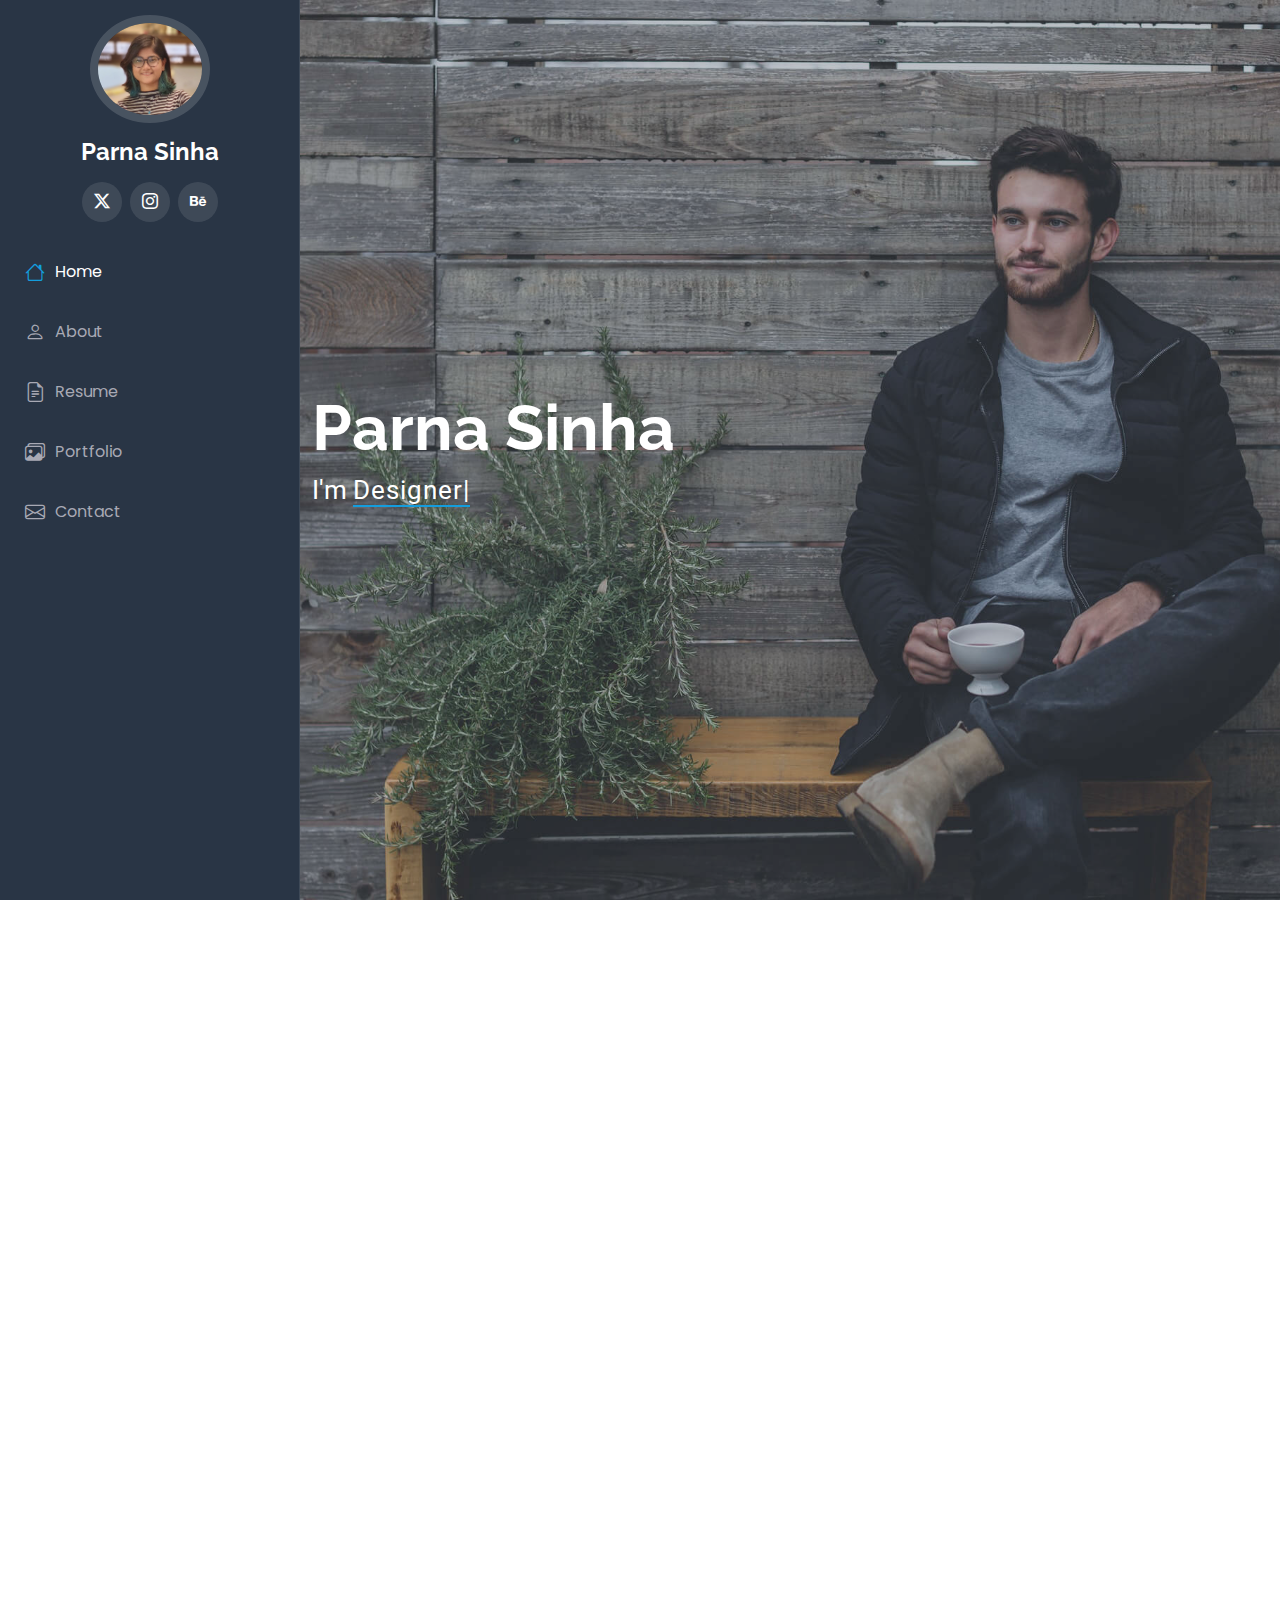
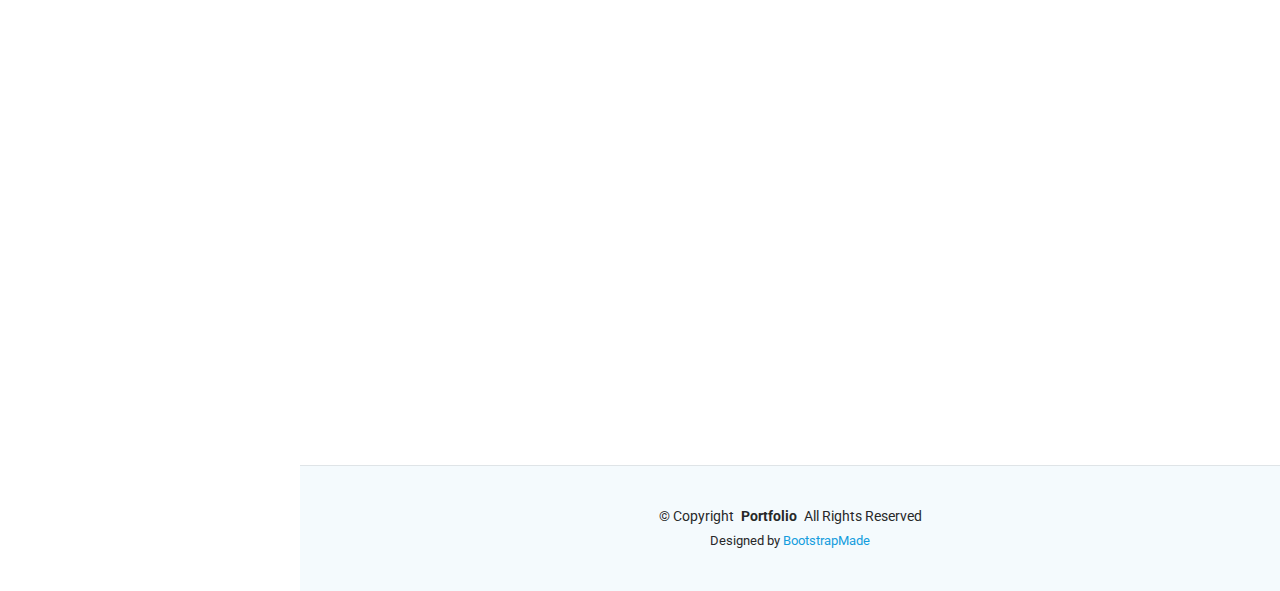
==== index.html @ fda39e39 "updated again" ====
<!DOCTYPE html>
<html lang="en">

<head>
  <meta charset="utf-8">
  <meta content="width=device-width, initial-scale=1.0" name="viewport">
  <title>Index - iPortfolio Bootstrap Template</title>
  <meta content="" name="description">
  <meta content="" name="keywords">

  <!-- Favicons -->
  <link href="assets/img/favicon.png" rel="icon">
  <link href="assets/img/apple-touch-icon.png" rel="apple-touch-icon">

  <!-- Fonts -->
  <link href="https://fonts.googleapis.com" rel="preconnect">
  <link href="https://fonts.gstatic.com" rel="preconnect" crossorigin>
  <link href="https://fonts.googleapis.com/css2?family=Roboto:ital,wght@0,100;0,300;0,400;0,500;0,700;0,900;1,100;1,300;1,400;1,500;1,700;1,900&family=Poppins:ital,wght@0,100;0,200;0,300;0,400;0,500;0,600;0,700;0,800;0,900;1,100;1,200;1,300;1,400;1,500;1,600;1,700;1,800;1,900&family=Raleway:ital,wght@0,100;0,200;0,300;0,400;0,500;0,600;0,700;0,800;0,900;1,100;1,200;1,300;1,400;1,500;1,600;1,700;1,800;1,900&display=swap" rel="stylesheet">

  <!-- Vendor CSS Files -->
  <link href="assets/vendor/bootstrap/css/bootstrap.min.css" rel="stylesheet">
  <link href="assets/vendor/bootstrap-icons/bootstrap-icons.css" rel="stylesheet">
  <link href="assets/vendor/aos/aos.css" rel="stylesheet">
  <link href="assets/vendor/glightbox/css/glightbox.min.css" rel="stylesheet">
  <link href="assets/vendor/swiper/swiper-bundle.min.css" rel="stylesheet">

  <!-- Main CSS File -->
  <link href="assets/css/main.css" rel="stylesheet">

  <!-- =======================================================
  * Template Name: iPortfolio
  * Template URL: https://bootstrapmade.com/iportfolio-bootstrap-portfolio-websites-template/
  * Updated: Jun 29 2024 with Bootstrap v5.3.3
  * Author: BootstrapMade.com
  * License: https://bootstrapmade.com/license/
  ======================================================== -->
</head>

<body class="index-page">

  <header id="header" class="header dark-background d-flex flex-column">
    <i class="header-toggle d-xl-none bi bi-list"></i>

    <div class="profile-img">
      <img src="ProfilePic.jpeg" alt="" class="img-fluid rounded-circle">
    </div>

    <a href="index.html" class="logo d-flex align-items-center justify-content-center">
      <!-- Uncomment the line below if you also wish to use an image logo -->
      <!-- <img src="assets/img/logo.png" alt=""> -->
      <h1 class="sitename">Parna Sinha</h1>
    </a>

    <div class="social-links text-center">
      <a href="#" class="twitter"><i class="bi bi-twitter-x"></i></a>
      <a href="#" class="instagram"><i class="bi bi-instagram"></i></a>
      <a href="#" class="behance"><i class="bi bi-behance"></i></a>
    </div>

    <nav id="navmenu" class="navmenu">
      <ul>
        <li><a href="#hero" class="active"><i class="bi bi-house navicon"></i>Home</a></li>
        <li><a href="#about"><i class="bi bi-person navicon"></i> About</a></li>
        <li><a href="#resume"><i class="bi bi-file-earmark-text navicon"></i> Resume</a></li>
        <li><a href="#portfolio"><i class="bi bi-images navicon"></i> Portfolio</a></li>
        <li><a href="#contact"><i class="bi bi-envelope navicon"></i> Contact</a></li>
      </ul>
    </nav>

  </header>

  <main class="main">

    <!-- Hero Section -->
    <section id="hero" class="hero section dark-background">

      <img src="assets/img/hero-bg.jpg" alt="" data-aos="fade-in" class="">

      <div class="container" data-aos="fade-up" data-aos-delay="100">
        <h2>Parna Sinha</h2>
        <p>I'm <span class="typed" data-typed-items="Designer, Illustrator, Writer, Freelancer">Designer</span><span class="typed-cursor typed-cursor--blink" aria-hidden="true"></span><span class="typed-cursor typed-cursor--blink" aria-hidden="true"></span></p>
      </div>

    </section><!-- /Hero Section -->

    <!-- About Section -->
    <section id="about" class="about section">

      <!-- Section Title -->
      <div class="container section-title" data-aos="fade-up">
        <h2>About</h2>
        <p>I am an enthusiastic second-year
          Communication Design student
          with a growing expertise in graphic
          design, branding, visual storytelling
          and illustration. I am adept at
          using industry-standard tools like
          Adobe Illustrator, InDesign, and
          Photoshop, with a keen interest in
          user-centered design. I am looking
          to apply my academic learnings
          and explore new design challenges
          in a professional setting.
          </p>
      </div><!-- End Section Title -->

      <div class="container" data-aos="fade-up" data-aos-delay="100">

        <div class="row gy-4 justify-content-center">
          <div class="col-lg-4">
            <img src="assets/img/my-profile-img.jpg" class="img-fluid" alt="">
          </div>
          <div class="col-lg-8 content">
            <h2>Designer &amp; Illustrator</h2>
            <p class="fst-italic py-3">
              From branding to illustrating to writing, I shall deliver what the client requires.
            </p>
            <div class="row">
              <div class="col-lg-6">
                <ul>
                  <li><i class="bi bi-chevron-right"></i> <strong>Birthday:</strong> <span>29 January 2005</span></li>
                  <li><i class="bi bi-chevron-right"></i> <strong>Age:</strong> <span>20</span></li>
                  <li><i class="bi bi-chevron-right"></i> <strong>Phone:</strong> <span>7982943999</span></li>
                  <li><i class="bi bi-chevron-right"></i> <strong>Freelance:</strong> <span>Available</span></li>
                  <li><i class="bi bi-chevron-right"></i> <strong>Website:</strong> <span>https://www.behance.net/ParnaSinha_Portfolio</span></li>
                 
                </ul>
              </div>
              <div class="col-lg-6">
                <ul>
                  <li><i class="bi bi-chevron-right"></i> <strong>Degree:</strong> <span>Bachelors</span></li>
                 <li><i class="bi bi-chevron-right"></i> <strong>City:</strong> <span>Karnavati University - UID</span></li>
                  <li><i class="bi bi-chevron-right"></i> <strong>Email:</strong> <span>email@example.com</span></li>
                 
                </ul>
              </div>
            
    </section><!-- /About Section -->

    <!-- Stats Section -->
    <section id="stats" class="stats section">

      <div class="container" data-aos="fade-up" data-aos-delay="100">

        <div class="row gy-4">

          <div class="col-lg-6">
            <div class="stats-item">
              <i class="bi bi-emoji-smile"></i>
              <span data-purecounter-start="0" data-purecounter-end="5" data-purecounter-duration="1" class="purecounter"></span>
              <p><strong>Clients</strong> <span>People who left happy</span></p>
            </div>
          </div><!-- End Stats Item -->

          <div class="col-lg-6">
            <div class="stats-item">
              <i class="bi bi-journal-richtext"></i>
              <span data-purecounter-start="0" data-purecounter-end="30" data-purecounter-duration="1" class="purecounter"></span>
              <p><strong>Projects</strong> <span>Personal, Commissioned and Public</span></p>
            </div>
          </div><!-- End Stats Item --

        </div>

      </div>

    </section><!-- /Stats Section -->

    <!-- Skills Section -->
    <section id="skills" class="skills section dark-background">

      <!-- Section Title -->
      <div class="container section-title" data-aos="fade-right">
        <h2>Skills</h2>
        <p>The skills I've honed for the past 2 years.</p>
      </div><!-- End Section Title -->

      <div class="container" data-aos="fade-right" data-aos-delay="100">

        <div class="row skills-content skills-animation">

          <div class="col-lg-6">

            <div class="progress">
              <span class="skill"><span>Adobe Illustrator</span> <i class="val">85%</i></span>
              <div class="progress-bar-wrap">
                <div class="progress-bar" role="progressbar" aria-valuenow="85" aria-valuemin="0" aria-valuemax="100"></div>
              </div>
            </div><!-- End Skills Item -->

            <div class="progress">
              <span class="skill"><span>Adobe InDesign</span> <i class="val">90%</i></span>
              <div class="progress-bar-wrap">
                <div class="progress-bar" role="progressbar" aria-valuenow="90" aria-valuemin="0" aria-valuemax="100"></div>
              </div>
            </div><!-- End Skills Item -->

            <div class="progress">
              <span class="skill"><span>Photoshop</span> <i class="val">60%</i></span>
              <div class="progress-bar-wrap">
                <div class="progress-bar" role="progressbar" aria-valuenow="60" aria-valuemin="0" aria-valuemax="100"></div>
              </div>
            </div><!-- End Skills Item -->

          </div>

          <div class="col-lg-6">

            <div class="progress">
              <span class="skill"><span>After Effect</span> <i class="val">50%</i></span>
              <div class="progress-bar-wrap">
                <div class="progress-bar" role="progressbar" aria-valuenow="50" aria-valuemin="0" aria-valuemax="100"></div>
              </div>
            </div><!-- End Skills Item -->

            <div class="progress">
              <span class="skill"><span>Canva</span> <i class="val">80%</i></span>
              <div class="progress-bar-wrap">
                <div class="progress-bar" role="progressbar" aria-valuenow="80" aria-valuemin="0" aria-valuemax="100"></div>
              </div>
            </div><!-- End Skills Item -->

            <div class="progress">
              <span class="skill"><span>Writing</span> <i class="val">100%</i></span>
              <div class="progress-bar-wrap">
                <div class="progress-bar" role="progressbar" aria-valuenow="100" aria-valuemin="0" aria-valuemax="100"></div>
              </div>
            </div><!-- End Skills Item -->

          </div>

        </div>

      </div>

    </section><!-- /Skills Section -->

    <!-- Resume Section -->
    <section id="resume" class="resume section">

      <!-- Section Title -->
      <div class="container section-title" data-aos="fade-up">
        <h2>Resume</h2>
        <p>A brief overview of my degrees, projects and accomplishments. I'm an innovative and deadline-driven Graphic Designer, eager to gain experience in the field.</p>
      </div><!-- End Section Title -->

      <div class="container">

        <div class="row">

          <div class="col-lg-12" data-aos="fade-up" data-aos-delay="100">

            <div class="resume-item pb-0">
            <h3 class="resume-title">Education</h3>
            <div class="resume-item">
              <h4>LOTUS VALLEY INTERNATIONAL SCHOOL</h4>
              <h5>Grade XII - 2022-23</h5>
              <p><em>CBSE (Science): 85.6%</em></p>
              <h5>Grade X - 2020-21</h5>
              <p><em>CBSE: 94.2%</em></p>
            </div><!-- Edn Resume Item -->

            <div class="resume-item">
              <h4>Bachelors in Design</h4>
              <h5>2023-2027</h5>
              <p><em>Karnavati University - United World Institute of Design</em></p>
              <p>Gandhinagar, Gujrat</p>
             <ul>
              <li>Semester 1 - 6.06 (First Class)</li>
              <li>Semester 2 - 7.92 (First Classwith Distinction)</li>
              <li>Semester 3 - 85.22% (First Class with Distinction)</li>
             </ul>
            </div><!-- Edn Resume Item -->

          </div>

          <div class="col-lg-12" data-aos="fade-up" data-aos-delay="200">
            <h3 class="resume-title">Experience</h3>
            <div class="resume-item">
              <h4>DESIGN EDITOR (SEPT’24 - NOV’24)</h4>
              <h5>Prantic Cultural Society</h5>
              <p>I collaborated with Prantic to design and edit their annual
                magazine using InDesign and Illustrator, handling sponsor ad
                placements and enhancing my skills in layout, typography,
                and visual composition.
                </p>
            </div><!-- Edn Resume Item -->

            <div class="resume-item">
              <h4>WRITING AND EDITING (FEB’24 & SEPT’24)</h4>
              <h5>Magazine & Book Binding</h5>
             <p>In our college trip, we explored Bandhani, creating an
              educational video and magazine, which enhanced my
              documentation and multimedia skills. For my elective, I wrote,
              edited, printed, and hand-bound a short story, deepening my
              understanding of the digital-to-print process.
              </p>
            
            </div><!-- Edn Resume Item -->

            <div class="resume-item">
              <h4>SCRIPT WRITER (AUG’24)</h4>
              <h5>Theatre Elective</h5>
             <p>For the final project, I managed actors, wrote the script,
              handled lighting, and directed, improving my writing,
              management, and communication skills.
              </p>
            
            </div><!-- Edn Resume Item -->

            <div class="resume-item">
              <h4>CODING</h4>
              <h5>Arudino IDE & VS Code</h5>
          <ul>
            <li>Prototyping an alarm and track system - SAFE SHIFT, for
              underground mines that works on a local network, to
              prioritize worker safety, using WROOM ESP-32 and Arudino IDE.</li>
              <li> Learning HTML, CSS and Java Script to write code for websites with the help of AI assistance and Bootstraps.</li>
          </ul>
            
            </div><!-- Edn Resume Item -->


          </div>

        </div>

      </div>

    </section><!-- /Resume Section -->

    <!-- Portfolio Section -->
    <section id="portfolio" class="portfolio section dark-background">

      <!-- Section Title -->
      <div class="container section-title" data-aos="fade-up">
        <h2>Portfolio</h2>
        <p>Some of the projects I've worked on over the years.</p>
      </div><!-- End Section Title -->

      <div class="container">

        <div class="isotope-layout" data-default-filter="*" data-layout="masonry" data-sort="original-order">

          <ul class="portfolio-filters isotope-filters" data-aos="fade-up" data-aos-delay="100">
            <li data-filter="*" class="filter-active">All</li>
            <li data-filter=".filter-product">Illustration</li>
            <li data-filter=".filter-branding">Branding</li>
            <li data-filter=".filter-books">Books</li>
          </ul><!-- End Portfolio Filters -->

          <div class="row gy-4 isotope-container" data-aos="fade-up" data-aos-delay="200">

            

            <div class="col-lg-4 col-md-6 portfolio-item isotope-item filter-product">
              <div class="portfolio-content h-100">
                <img src="assets/img/portfolio/product-1.jpg" class="img-fluid" alt="">
                <div class="portfolio-info">
                  <h4>Product 1</h4>
                  <p>Lorem ipsum, dolor sit amet consectetur</p>
                  <a href="assets/img/portfolio/product-1.jpg" title="Product 1" data-gallery="portfolio-gallery-product" class="glightbox preview-link"><i class="bi bi-zoom-in"></i></a>
                  <a href="portfolio-details.html" title="More Details" class="details-link"><i class="bi bi-link-45deg"></i></a>
                </div>
              </div>
            </div><!-- End Portfolio Item -->

            <div class="col-lg-4 col-md-6 portfolio-item isotope-item filter-branding">
              <div class="portfolio-content h-100">
                <img src="assets/img/portfolio/branding-1.jpg" class="img-fluid" alt="">
                <div class="portfolio-info">
                  <h4>Branding 1</h4>
                  <p>Lorem ipsum, dolor sit amet consectetur</p>
                  <a href="assets/img/portfolio/branding-1.jpg" title="Branding 1" data-gallery="portfolio-gallery-branding" class="glightbox preview-link"><i class="bi bi-zoom-in"></i></a>
                  <a href="portfolio-details.html" title="More Details" class="details-link"><i class="bi bi-link-45deg"></i></a>
                </div>
              </div>
            </div><!-- End Portfolio Item -->

            <div class="col-lg-4 col-md-6 portfolio-item isotope-item filter-books">
              <div class="portfolio-content h-100">
                <img src="assets/img/portfolio/books-1.jpg" class="img-fluid" alt="">
                <div class="portfolio-info">
                  <h4>Books 1</h4>
                  <p>Lorem ipsum, dolor sit amet consectetur</p>
                  <a href="assets/img/portfolio/books-1.jpg" title="Branding 1" data-gallery="portfolio-gallery-book" class="glightbox preview-link"><i class="bi bi-zoom-in"></i></a>
                  <a href="portfolio-details.html" title="More Details" class="details-link"><i class="bi bi-link-45deg"></i></a>
                </div>
              </div>
            </div><!-- End Portfolio Item -->

            <div class="col-lg-4 col-md-6 portfolio-item isotope-item filter-product">
              <div class="portfolio-content h-100">
                <img src="assets/img/portfolio/product-2.jpg" class="img-fluid" alt="">
                <div class="portfolio-info">
                  <h4>Product 2</h4>
                  <p>Lorem ipsum, dolor sit amet consectetur</p>
                  <a href="assets/img/portfolio/product-2.jpg" title="Product 2" data-gallery="portfolio-gallery-product" class="glightbox preview-link"><i class="bi bi-zoom-in"></i></a>
                  <a href="portfolio-details.html" title="More Details" class="details-link"><i class="bi bi-link-45deg"></i></a>
                </div>
              </div>
            </div><!-- End Portfolio Item -->

            <div class="col-lg-4 col-md-6 portfolio-item isotope-item filter-branding">
              <div class="portfolio-content h-100">
                <img src="assets/img/portfolio/branding-2.jpg" class="img-fluid" alt="">
                <div class="portfolio-info">
                  <h4>Branding 2</h4>
                  <p>Lorem ipsum, dolor sit amet consectetur</p>
                  <a href="assets/img/portfolio/branding-2.jpg" title="Branding 2" data-gallery="portfolio-gallery-branding" class="glightbox preview-link"><i class="bi bi-zoom-in"></i></a>
                  <a href="portfolio-details.html" title="More Details" class="details-link"><i class="bi bi-link-45deg"></i></a>
                </div>
              </div>
            </div><!-- End Portfolio Item -->

            <div class="col-lg-4 col-md-6 portfolio-item isotope-item filter-books">
              <div class="portfolio-content h-100">
                <img src="assets/img/portfolio/books-2.jpg" class="img-fluid" alt="">
                <div class="portfolio-info">
                  <h4>Books 2</h4>
                  <p>Lorem ipsum, dolor sit amet consectetur</p>
                  <a href="assets/img/portfolio/books-2.jpg" title="Branding 2" data-gallery="portfolio-gallery-book" class="glightbox preview-link"><i class="bi bi-zoom-in"></i></a>
                  <a href="portfolio-details.html" title="More Details" class="details-link"><i class="bi bi-link-45deg"></i></a>
                </div>
              </div>
            </div><!-- End Portfolio Item -->

            <div class="col-lg-4 col-md-6 portfolio-item isotope-item filter-app">
              <div class="portfolio-content h-100">
                <img src="assets/img/portfolio/app-3.jpg" class="img-fluid" alt="">
                <div class="portfolio-info">
                  <h4>App 3</h4>
                  <p>Lorem ipsum, dolor sit amet consectetur</p>
                  <a href="assets/img/portfolio/app-3.jpg" title="App 3" data-gallery="portfolio-gallery-app" class="glightbox preview-link"><i class="bi bi-zoom-in"></i></a>
                  <a href="portfolio-details.html" title="More Details" class="details-link"><i class="bi bi-link-45deg"></i></a>
                </div>
              </div>
            </div><!-- End Portfolio Item -->

            <div class="col-lg-4 col-md-6 portfolio-item isotope-item filter-product">
              <div class="portfolio-content h-100">
                <img src="assets/img/portfolio/product-3.jpg" class="img-fluid" alt="">
                <div class="portfolio-info">
                  <h4>Product 3</h4>
                  <p>Lorem ipsum, dolor sit amet consectetur</p>
                  <a href="assets/img/portfolio/product-3.jpg" title="Product 3" data-gallery="portfolio-gallery-product" class="glightbox preview-link"><i class="bi bi-zoom-in"></i></a>
                  <a href="portfolio-details.html" title="More Details" class="details-link"><i class="bi bi-link-45deg"></i></a>
                </div>
              </div>
            </div><!-- End Portfolio Item -->

            <div class="col-lg-4 col-md-6 portfolio-item isotope-item filter-branding">
              <div class="portfolio-content h-100">
                <img src="assets/img/portfolio/branding-3.jpg" class="img-fluid" alt="">
                <div class="portfolio-info">
                  <h4>Branding 3</h4>
                  <p>Lorem ipsum, dolor sit amet consectetur</p>
                  <a href="assets/img/portfolio/branding-3.jpg" title="Branding 2" data-gallery="portfolio-gallery-branding" class="glightbox preview-link"><i class="bi bi-zoom-in"></i></a>
                  <a href="portfolio-details.html" title="More Details" class="details-link"><i class="bi bi-link-45deg"></i></a>
                </div>
              </div>
            </div><!-- End Portfolio Item -->

            <div class="col-lg-4 col-md-6 portfolio-item isotope-item filter-books">
              <div class="portfolio-content h-100">
                <img src="assets/img/portfolio/books-3.jpg" class="img-fluid" alt="">
                <div class="portfolio-info">
                  <h4>Books 3</h4>
                  <p>Lorem ipsum, dolor sit amet consectetur</p>
                  <a href="assets/img/portfolio/books-3.jpg" title="Branding 3" data-gallery="portfolio-gallery-book" class="glightbox preview-link"><i class="bi bi-zoom-in"></i></a>
                  <a href="portfolio-details.html" title="More Details" class="details-link"><i class="bi bi-link-45deg"></i></a>
                </div>
              </div>
            </div><!-- End Portfolio Item -->

          </div><!-- End Portfolio Container -->

        </div>

      </div>

    </section><!-- /Portfolio Section -->

    <!-- Services Section -->
    <section id="services" class="services section">

      <!-- Section Title -->
      <div class="container section-title" data-aos="fade-up">
        <h2>Services</h2>
        <p>While I'm still a budding designer, here are some of the services I am confident in providing.</p>
      </div><!-- End Section Title -->

      <div class="container">

        <div class="row gy-4">

          <div class="col-lg-4 col-md-6 service-item d-flex" data-aos="fade-up" data-aos-delay="100">
            <div class="icon flex-shrink-0"><i class="bi bi-briefcase"></i></div>
            <div>
              <h4 class="title"><a href="service-details.html" class="stretched-link">Branding</a></h4>
              <p class="description">Creating logos, mock-ups and a brand identity as the client wishes.</p>
            </div>
          </div>
          <!-- End Service Item -->

          <div class="col-lg-4 col-md-6 service-item d-flex" data-aos="fade-up" data-aos-delay="200">
            <div class="icon flex-shrink-0"><i class="bi bi-card-checklist"></i></div>
            <div>
              <h4 class="title"><a href="service-details.html" class="stretched-link">Illustration</a></h4>
              <p class="description">Inspired by a broad variety of digital artists, I can provide you with illustrations in whatever styles you may require.</p>
            </div>
          </div><!-- End Service Item -->

          <div class="col-lg-4 col-md-6 service-item d-flex" data-aos="fade-up" data-aos-delay="300">
            <div class="icon flex-shrink-0"><i class="bi bi-bar-chart"></i></div>
            <div>
              <h4 class="title"><a href="service-details.html" class="stretched-link">Writing</a></h4>
              <p class="description">Ranging from writing poems to short stories to articles and essays, I can write and edit whatever text you desire.</p>
            </div>
          </div><!-- End Service Item -->

        </div>

      </div>

    </section><!-- /Services Section -->
  

    <!-- Contact Section -->
    <section id="contact" class="contact section">

      <!-- Section Title -->
      <div class="container section-title" data-aos="fade-up">
        <h2>Contact</h2>
        <p>Necessitatibus eius consequatur ex aliquid fuga eum quidem sint consectetur velit</p>
      </div><!-- End Section Title -->

      <div class="container" data-aos="fade-up" data-aos-delay="100">

        <div class="row gy-4">

          <div class="col-lg-5">

            <div class="info-wrap">
              <div class="info-item d-flex" data-aos="fade-up" data-aos-delay="200">
                <i class="bi bi-geo-alt flex-shrink-0"></i>
                <div>
                  <h3>Address</h3>
                  <p>KU - UID</p>
                </div>
              </div><!-- End Info Item -->

              <div class="info-item d-flex" data-aos="fade-up" data-aos-delay="300">
                <i class="bi bi-telephone flex-shrink-0"></i>
                <div>
                  <h3>Contact</h3>
                  <p>7982943999</p>
                </div>
              </div><!-- End Info Item -->

              <div class="info-item d-flex" data-aos="fade-up" data-aos-delay="400">
                <i class="bi bi-envelope flex-shrink-0"></i>
                <div>
                  <h3>Email Us</h3>
                  <p>s.parna2018@gmail.com</p>
                </div>
              </div><!-- End Info Item -->

              <iframe src="https://www.google.com/maps/embed?pb=!1m18!1m12!1m3!1d3667.10824779562!2d72.58144791094166!3d23.20272537896063!2m3!1f0!2f0!3f0!3m2!1i1024!2i768!4f13.1!3m3!1m2!1s0x395c2909c1f1d6c1%3A0xb0a06c3430c28af4!2sKarnavati%20School%20of%20Dentistry!5e0!3m2!1sen!2sin!4v1742274543704!5m2!1sen!2sin" width="600" height="450" style="border:0;" allowfullscreen="" loading="lazy" referrerpolicy="no-referrer-when-downgrade"></iframe> frameborder="0" style="border:0; width: 100%; height: 270px;" allowfullscreen="" loading="lazy" referrerpolicy="no-referrer-when-downgrade"></iframe>
            </div>
          </div>

          <div class="col-lg-7">
            <form action="forms/contact.php" method="post" class="php-email-form" data-aos="fade-up" data-aos-delay="200">
              <div class="row gy-4">

                <div class="col-md-6">
                  <label for="name-field" class="pb-2">Your Name</label>
                  <input type="text" name="name" id="name-field" class="form-control" required="">
                </div>

                <div class="col-md-6">
                  <label for="email-field" class="pb-2">Your Email</label>
                  <input type="email" class="form-control" name="email" id="email-field" required="">
                </div>

                <div class="col-md-12">
                  <label for="subject-field" class="pb-2">Subject</label>
                  <input type="text" class="form-control" name="subject" id="subject-field" required="">
                </div>

                <div class="col-md-12">
                  <label for="message-field" class="pb-2">Message</label>
                  <textarea class="form-control" name="message" rows="10" id="message-field" required=""></textarea>
                </div>

                <div class="col-md-12 text-center">
                  <div class="loading">Loading</div>
                  <div class="error-message"></div>
                  <div class="sent-message">Your message has been sent. Thank you!</div>

                  <button type="submit">Send Message</button>
                </div>

              </div>
            </form>
          </div><!-- End Contact Form -->

        </div>

      </div>

    </section><!-- /Contact Section -->

  </main>

  <footer id="footer" class="footer position-relative light-background">

    <div class="container">
      <div class="copyright text-center ">
        <p>© <span>Copyright</span> <strong class="px-1 sitename">Portfolio</strong> <span>All Rights Reserved</span></p>
      </div>
      <div class="credits">
        <!-- All the links in the footer should remain intact. -->
        <!-- You can delete the links only if you've purchased the pro version. -->
        <!-- Licensing information: https://bootstrapmade.com/license/ -->
        <!-- Purchase the pro version with working PHP/AJAX contact form: [buy-url] -->
        Designed by <a href="https://bootstrapmade.com/">BootstrapMade</a>
      </div>
    </div>

  </footer>

  <!-- Scroll Top -->
  <a href="#" id="scroll-top" class="scroll-top d-flex align-items-center justify-content-center"><i class="bi bi-arrow-up-short"></i></a>

  <!-- Preloader -->
  <div id="preloader"></div>

  <!-- Vendor JS Files -->
  <script src="assets/vendor/bootstrap/js/bootstrap.bundle.min.js"></script>
  <script src="assets/vendor/php-email-form/validate.js"></script>
  <script src="assets/vendor/aos/aos.js"></script>
  <script src="assets/vendor/typed.js/typed.umd.js"></script>
  <script src="assets/vendor/purecounter/purecounter_vanilla.js"></script>
  <script src="assets/vendor/waypoints/noframework.waypoints.js"></script>
  <script src="assets/vendor/glightbox/js/glightbox.min.js"></script>
  <script src="assets/vendor/imagesloaded/imagesloaded.pkgd.min.js"></script>
  <script src="assets/vendor/isotope-layout/isotope.pkgd.min.js"></script>
  <script src="assets/vendor/swiper/swiper-bundle.min.js"></script>

  <!-- Main JS File -->
  <script src="assets/js/main.js"></script>

</body>

</html>
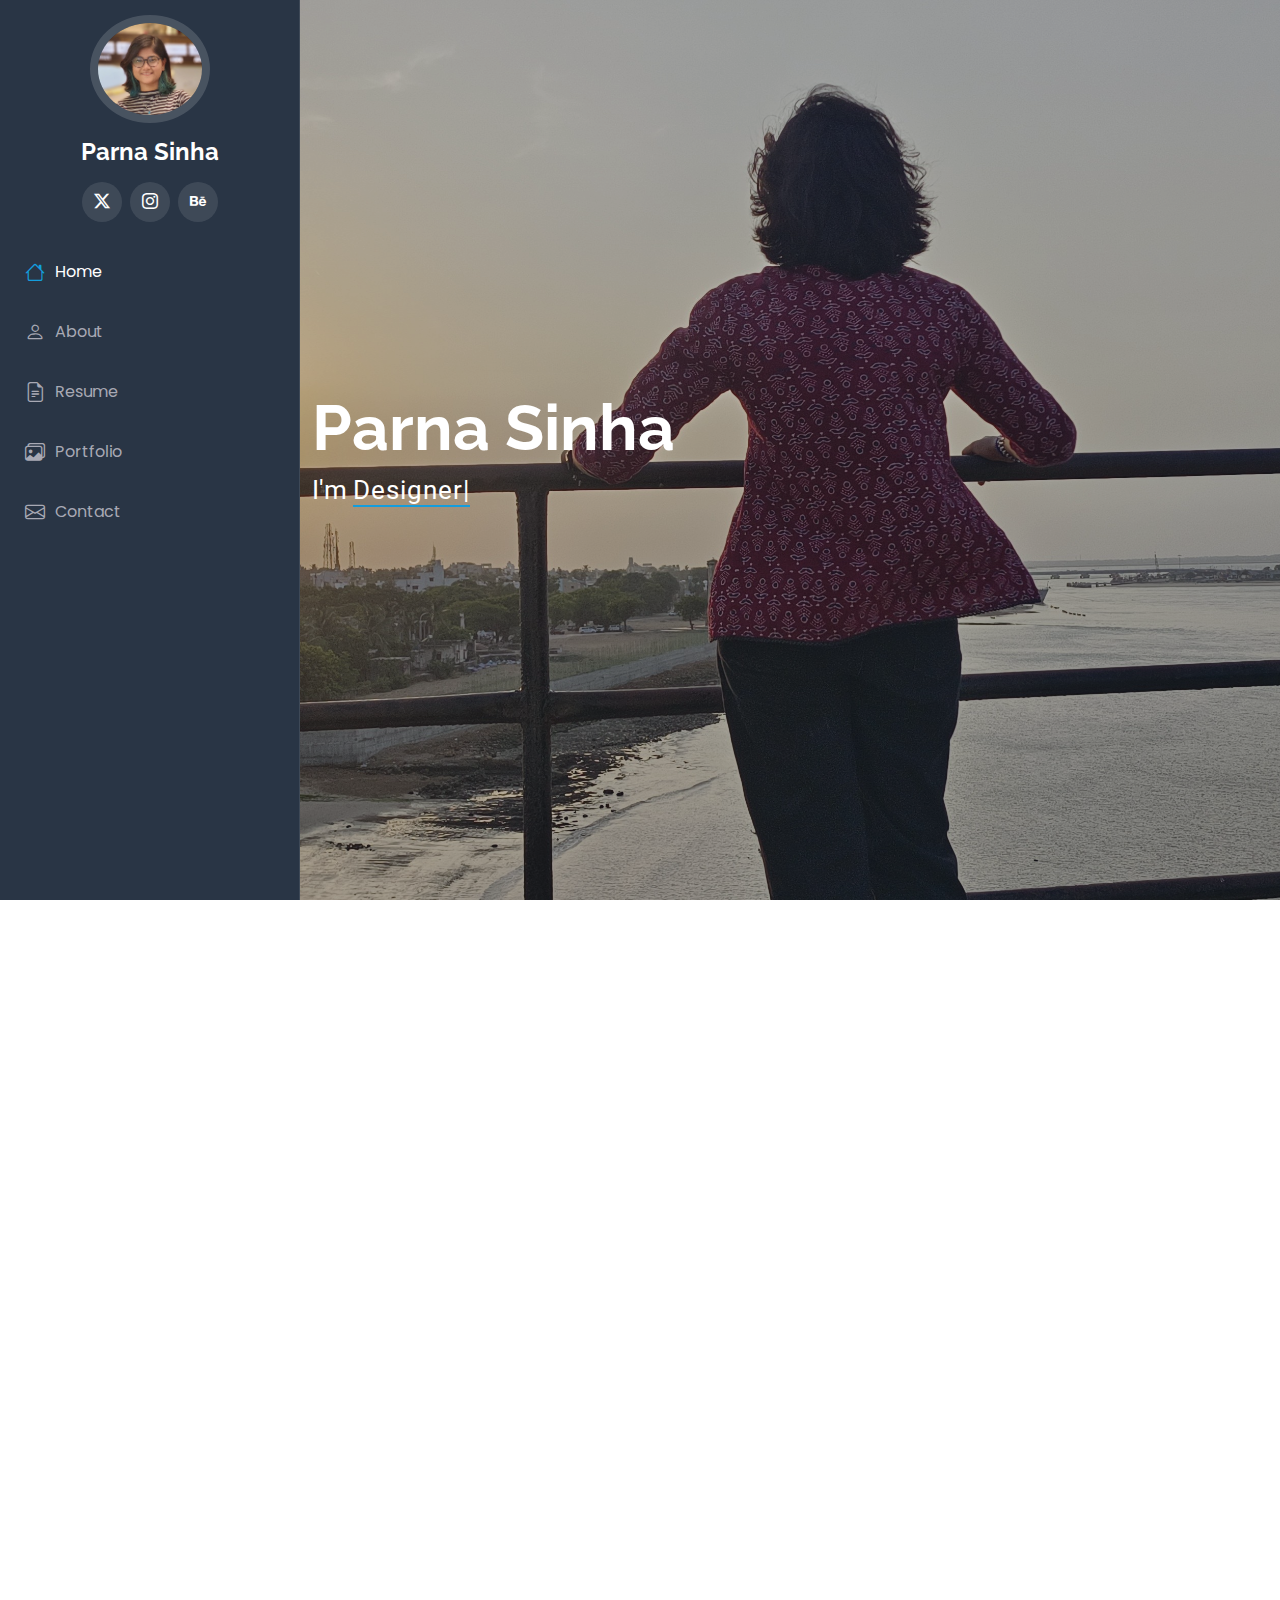
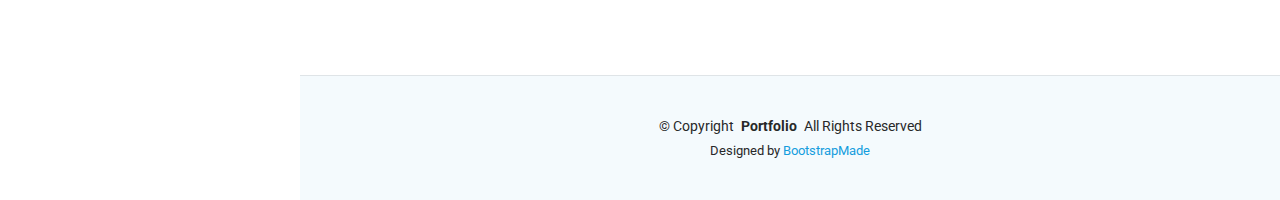
==== commit 09f56bb7: "submission" ====
--- a/index.html
+++ b/index.html
@@ -42,7 +42,7 @@
     <i class="header-toggle d-xl-none bi bi-list"></i>
 
     <div class="profile-img">
-      <img src="ProfilePic.jpeg" alt="" class="img-fluid rounded-circle">
+      <img src="assets/img/ProfilePic.jpeg" alt="" class="img-fluid rounded-circle">
     </div>
 
     <a href="index.html" class="logo d-flex align-items-center justify-content-center">
@@ -74,7 +74,7 @@
     <!-- Hero Section -->
     <section id="hero" class="hero section dark-background">
 
-      <img src="assets/img/hero-bg.jpg" alt="" data-aos="fade-in" class="">
+      <img src="assets/img/profile-landscape.jpg" alt="" data-aos="fade-in" class="">
 
       <div class="container" data-aos="fade-up" data-aos-delay="100">
         <h2>Parna Sinha</h2>
@@ -108,7 +108,7 @@
 
         <div class="row gy-4 justify-content-center">
           <div class="col-lg-4">
-            <img src="assets/img/my-profile-img.jpg" class="img-fluid" alt="">
+            <img src="assets/img/Profile-pic-sq.jpg" class="img-fluid" alt="">
           </div>
           <div class="col-lg-8 content">
             <h2>Designer &amp; Illustrator</h2>
@@ -344,34 +344,79 @@
 
           <ul class="portfolio-filters isotope-filters" data-aos="fade-up" data-aos-delay="100">
             <li data-filter="*" class="filter-active">All</li>
-            <li data-filter=".filter-product">Illustration</li>
+            <li data-filter=".filter-Illustration">Illustration</li>
             <li data-filter=".filter-branding">Branding</li>
             <li data-filter=".filter-books">Books</li>
           </ul><!-- End Portfolio Filters -->
 
           <div class="row gy-4 isotope-container" data-aos="fade-up" data-aos-delay="200">
 
-            
-
-            <div class="col-lg-4 col-md-6 portfolio-item isotope-item filter-product">
-              <div class="portfolio-content h-100">
-                <img src="assets/img/portfolio/product-1.jpg" class="img-fluid" alt="">
-                <div class="portfolio-info">
-                  <h4>Product 1</h4>
-                  <p>Lorem ipsum, dolor sit amet consectetur</p>
-                  <a href="assets/img/portfolio/product-1.jpg" title="Product 1" data-gallery="portfolio-gallery-product" class="glightbox preview-link"><i class="bi bi-zoom-in"></i></a>
-                  <a href="portfolio-details.html" title="More Details" class="details-link"><i class="bi bi-link-45deg"></i></a>
-                </div>
-              </div>
-            </div><!-- End Portfolio Item -->
-
             <div class="col-lg-4 col-md-6 portfolio-item isotope-item filter-branding">
               <div class="portfolio-content h-100">
-                <img src="assets/img/portfolio/branding-1.jpg" class="img-fluid" alt="">
-                <div class="portfolio-info">
-                  <h4>Branding 1</h4>
-                  <p>Lorem ipsum, dolor sit amet consectetur</p>
-                  <a href="assets/img/portfolio/branding-1.jpg" title="Branding 1" data-gallery="portfolio-gallery-branding" class="glightbox preview-link"><i class="bi bi-zoom-in"></i></a>
+                <img src="assets/img/portfolio/1984-Horizontal-Ad.png" class="img-fluid" alt="">
+                <div class="portfolio-info">
+                  <h4>1984 Ad Campaign</h4>
+                  <p>75th Anniversary for 1984 by George Orwell</p>
+                  <a href="assets/img/portfolio/1984-Horizontal-Ad.png" 
+                  title="1984 by George Orwell - 75th Anniversary Ad Campaign <br> To commemmorate one of the greatest dystopian novels ever written, which still resonates and holds true to this date, I have created this ad campaign as a marketing strategy to renew the awe and wonder of 1984." 
+                  data-gallery="portfolio-gallery-product" class="glightbox preview-link"><i class="bi bi-zoom-in"></i></a>
+                  <a href="portfolio-details.html" title="More Details" class="details-link"><i class="bi bi-link-45deg"></i></a>
+                </div>
+              </div>
+            </div><!-- End Portfolio Item -->
+
+            <div class="col-lg-4 col-md-6 portfolio-item isotope-item filter-branding">
+              <div class="portfolio-content h-100">
+                <img src="assets/img/portfolio/1984-Vertical-Ad.png" class="img-fluid" alt="">
+                <div class="portfolio-info">
+                  <h4>1984 Ad Campaign</h4>
+                  <p>75th Anniversary for 1984</p>
+                  <a href="assets/img/portfolio/1984-Vertical-Ad.png" 
+                  title="1984 - 2nd Poster" 
+                  data-gallery="portfolio-gallery-branding" class="glightbox preview-link"><i class="bi bi-zoom-in"></i></a>
+                  <a href="portfolio-details.html" title="More Details" class="details-link"><i class="bi bi-link-45deg"></i></a>
+                </div>
+              </div>
+            </div><!-- End Portfolio Item -->
+
+            <div class="col-lg-4 col-md-6 portfolio-item isotope-item filter-branding">
+              <div class="portfolio-content h-100">
+                <img src="assets/img/portfolio/Mockups-collage.png" class="img-fluid" alt="">
+                <div class="portfolio-info">
+                  <h4>1984 Ad Mock-Ups</h4>
+                  <p>75th Anniversary</p>
+                  <a href="assets/img/portfolio/Mockups-collage.png" 
+                  title="1984 - Mock-Ups" 
+                  data-gallery="portfolio-gallery-branding" class="glightbox preview-link"><i class="bi bi-zoom-in"></i></a>
+                  <a href="portfolio-details.html" title="More Details" class="details-link"><i class="bi bi-link-45deg"></i></a>
+                </div>
+              </div>
+            </div><!-- End Portfolio Item -->
+
+            <div class="col-lg-4 col-md-6 portfolio-item isotope-item filter-branding">
+              <div class="portfolio-content h-100">
+                <img src="assets/img/portfolio/Social-media.png" class="img-fluid" alt="">
+                <div class="portfolio-info">
+                  <h4>1984 Social Media Post</h4>
+                  <p>75th Anniversary</p>
+                  <a href="assets/img/portfolio/Social-media.png" 
+                  title="1984 - Social Media Post" 
+                  data-gallery="portfolio-gallery-branding" class="glightbox preview-link"><i class="bi bi-zoom-in"></i></a>
+                  <a href="portfolio-details.html" title="More Details" class="details-link"><i class="bi bi-link-45deg"></i></a>
+                </div>
+              </div>
+            </div><!-- End Portfolio Item -->
+
+            <div class="col-lg-4 col-md-6 portfolio-item isotope-item filter-branding">
+              <div class="portfolio-content h-100">
+              <video width="400" controls>
+                  <source src="assets/img/portfolio/1984-promo.mp4" type="video/mp4"> class="img-fluid" alt="">
+                <div class="portfolio-info">
+                  <h4>1984 Trailer</h4>
+                  <p>75th Anniversary</p>
+                  <a href="assets/img/portfolio/1984-promo.mp4" 
+                  title="1984 - Trailer" 
+                  data-gallery="portfolio-gallery-branding" class="glightbox preview-link"><i class="bi bi-zoom-in"></i></a>
                   <a href="portfolio-details.html" title="More Details" class="details-link"><i class="bi bi-link-45deg"></i></a>
                 </div>
               </div>
@@ -379,35 +424,41 @@
 
             <div class="col-lg-4 col-md-6 portfolio-item isotope-item filter-books">
               <div class="portfolio-content h-100">
-                <img src="assets/img/portfolio/books-1.jpg" class="img-fluid" alt="">
-                <div class="portfolio-info">
-                  <h4>Books 1</h4>
-                  <p>Lorem ipsum, dolor sit amet consectetur</p>
-                  <a href="assets/img/portfolio/books-1.jpg" title="Branding 1" data-gallery="portfolio-gallery-book" class="glightbox preview-link"><i class="bi bi-zoom-in"></i></a>
-                  <a href="portfolio-details.html" title="More Details" class="details-link"><i class="bi bi-link-45deg"></i></a>
-                </div>
-              </div>
-            </div><!-- End Portfolio Item -->
-
-            <div class="col-lg-4 col-md-6 portfolio-item isotope-item filter-product">
-              <div class="portfolio-content h-100">
-                <img src="assets/img/portfolio/product-2.jpg" class="img-fluid" alt="">
-                <div class="portfolio-info">
-                  <h4>Product 2</h4>
-                  <p>Lorem ipsum, dolor sit amet consectetur</p>
-                  <a href="assets/img/portfolio/product-2.jpg" title="Product 2" data-gallery="portfolio-gallery-product" class="glightbox preview-link"><i class="bi bi-zoom-in"></i></a>
-                  <a href="portfolio-details.html" title="More Details" class="details-link"><i class="bi bi-link-45deg"></i></a>
-                </div>
-              </div>
-            </div><!-- End Portfolio Item -->
-
-            <div class="col-lg-4 col-md-6 portfolio-item isotope-item filter-branding">
-              <div class="portfolio-content h-100">
-                <img src="assets/img/portfolio/branding-2.jpg" class="img-fluid" alt="">
-                <div class="portfolio-info">
-                  <h4>Branding 2</h4>
-                  <p>Lorem ipsum, dolor sit amet consectetur</p>
-                  <a href="assets/img/portfolio/branding-2.jpg" title="Branding 2" data-gallery="portfolio-gallery-branding" class="glightbox preview-link"><i class="bi bi-zoom-in"></i></a>
+                <img src="assets/img/portfolio/book-front.jpeg" class="img-fluid" alt="">
+                <div class="portfolio-info">
+                  <h4>Inmortalis</h4>
+                  <p>A short fantasy novel</p>
+                  <a href="assets/img/portfolio/book-front.jpeg" 
+                  title="Inmortalis <br> Fantasy short story, written, illustrated and bound by me. For ages 10 and above." 
+                  data-gallery="portfolio-gallery-book" class="glightbox preview-link"><i class="bi bi-zoom-in"></i></a>
+                  <a href="portfolio-details.html" title="More Details" class="details-link"><i class="bi bi-link-45deg"></i></a>
+                </div>
+              </div>
+            </div><!-- End Portfolio Item -->
+
+            <div class="col-lg-4 col-md-6 portfolio-item isotope-item filter-books">
+              <div class="portfolio-content h-100">
+                <img src="assets/img/portfolio/book-back.jpeg" class="img-fluid" alt="">
+                <div class="portfolio-info">
+                  <h4>Inmortalis</h4>
+                  <p>A short fantasy novel</p>
+                  <a href="assets/img/portfolio/book-back.jpeg" 
+                  title="Inmortalis" 
+                  data-gallery="portfolio-gallery-book" class="glightbox preview-link"><i class="bi bi-zoom-in"></i></a>
+                  <a href="portfolio-details.html" title="More Details" class="details-link"><i class="bi bi-link-45deg"></i></a>
+                </div>
+              </div>
+            </div><!-- End Portfolio Item -->
+
+            <div class="col-lg-4 col-md-6 portfolio-item isotope-item filter-books">
+              <div class="portfolio-content h-100">
+                <img src="assets/img/portfolio/book-dark.jpeg" class="img-fluid" alt="">
+                <div class="portfolio-info">
+                  <h4>Inmortalis</h4>
+                  <p>A short fantasy novel</p>
+                  <a href="assets/img/portfolio/book-dark.jpeg" 
+                  title="Inmortalis" 
+                  data-gallery="portfolio-gallery-book" class="glightbox preview-link"><i class="bi bi-zoom-in"></i></a>
                   <a href="portfolio-details.html" title="More Details" class="details-link"><i class="bi bi-link-45deg"></i></a>
                 </div>
               </div>
@@ -425,37 +476,100 @@
               </div>
             </div><!-- End Portfolio Item -->
 
-            <div class="col-lg-4 col-md-6 portfolio-item isotope-item filter-app">
-              <div class="portfolio-content h-100">
-                <img src="assets/img/portfolio/app-3.jpg" class="img-fluid" alt="">
-                <div class="portfolio-info">
-                  <h4>App 3</h4>
-                  <p>Lorem ipsum, dolor sit amet consectetur</p>
-                  <a href="assets/img/portfolio/app-3.jpg" title="App 3" data-gallery="portfolio-gallery-app" class="glightbox preview-link"><i class="bi bi-zoom-in"></i></a>
-                  <a href="portfolio-details.html" title="More Details" class="details-link"><i class="bi bi-link-45deg"></i></a>
-                </div>
-              </div>
-            </div><!-- End Portfolio Item -->
-
-            <div class="col-lg-4 col-md-6 portfolio-item isotope-item filter-product">
-              <div class="portfolio-content h-100">
-                <img src="assets/img/portfolio/product-3.jpg" class="img-fluid" alt="">
-                <div class="portfolio-info">
-                  <h4>Product 3</h4>
-                  <p>Lorem ipsum, dolor sit amet consectetur</p>
-                  <a href="assets/img/portfolio/product-3.jpg" title="Product 3" data-gallery="portfolio-gallery-product" class="glightbox preview-link"><i class="bi bi-zoom-in"></i></a>
-                  <a href="portfolio-details.html" title="More Details" class="details-link"><i class="bi bi-link-45deg"></i></a>
-                </div>
-              </div>
-            </div><!-- End Portfolio Item -->
-
-            <div class="col-lg-4 col-md-6 portfolio-item isotope-item filter-branding">
-              <div class="portfolio-content h-100">
-                <img src="assets/img/portfolio/branding-3.jpg" class="img-fluid" alt="">
-                <div class="portfolio-info">
-                  <h4>Branding 3</h4>
-                  <p>Lorem ipsum, dolor sit amet consectetur</p>
-                  <a href="assets/img/portfolio/branding-3.jpg" title="Branding 2" data-gallery="portfolio-gallery-branding" class="glightbox preview-link"><i class="bi bi-zoom-in"></i></a>
+
+            <div class="col-lg-4 col-md-6 portfolio-item isotope-item filter-Illustration">
+              <div class="portfolio-content h-100">
+                <img src="assets/img/portfolio/ethics1.jpg" class="img-fluid" alt="">
+                <div class="portfolio-info">
+                  <h4>Poster</h4>
+                  <p>Professional Ethics</p>
+                  <a href="assets/img/portfolio/ethics1.jpg" 
+                  title="Poster 1 <br> Satirical take on work place ethics" 
+                  data-gallery="portfolio-gallery-product" class="glightbox preview-link"><i class="bi bi-zoom-in"></i></a>
+                  <a href="portfolio-details.html" title="More Details" class="details-link"><i class="bi bi-link-45deg"></i></a>
+                </div>
+              </div>
+            </div><!-- End Portfolio Item -->
+
+            <div class="col-lg-4 col-md-6 portfolio-item isotope-item filter-Illustration">
+              <div class="portfolio-content h-100">
+                <img src="assets/img/portfolio/ethics2.jpg" class="img-fluid" alt="">
+                <div class="portfolio-info">
+                  <h4>Poster</h4>
+                  <p>Professional Ethics</p>
+                  <a href="assets/img/portfolio/ethics2.jpg" 
+                  title="Poster 1 <br> Satirical take on work place ethics" 
+                  data-gallery="portfolio-gallery-product" class="glightbox preview-link"><i class="bi bi-zoom-in"></i></a>
+                  <a href="portfolio-details.html" title="More Details" class="details-link"><i class="bi bi-link-45deg"></i></a>
+                </div>
+              </div>
+            </div><!-- End Portfolio Item -->
+
+            <div class="col-lg-4 col-md-6 portfolio-item isotope-item filter-Illustration">
+              <div class="portfolio-content h-100">
+                <img src="assets/img/portfolio/memory.jpg" class="img-fluid" alt="">
+                <div class="portfolio-info">
+                  <h4>Memory</h4>
+                  <p>Abstract Illustration</p>
+                  <a href="assets/img/portfolio/memory.jpg" 
+                  title="Memory <br> An abstract illustration based on a childgood memory." 
+                  data-gallery="portfolio-gallery-product" class="glightbox preview-link"><i class="bi bi-zoom-in"></i></a>
+                  <a href="portfolio-details.html" title="More Details" class="details-link"><i class="bi bi-link-45deg"></i></a>
+                </div>
+              </div>
+            </div><!-- End Portfolio Item -->
+
+            <div class="col-lg-4 col-md-6 portfolio-item isotope-item filter-Illustration">
+              <div class="portfolio-content h-100">
+                <img src="assets/img/portfolio/mood.jpg" class="img-fluid" alt="">
+                <div class="portfolio-info">
+                  <h4>Vibe</h4>
+                  <p>A color palette for a certain mood</p>
+                  <a href="assets/img/portfolio/mood.jpg" 
+                  title="Vibe <br> For when you feel a little blue and melancholic" 
+                  data-gallery="portfolio-gallery-product" class="glightbox preview-link"><i class="bi bi-zoom-in"></i></a>
+                  <a href="portfolio-details.html" title="More Details" class="details-link"><i class="bi bi-link-45deg"></i></a>
+                </div>
+              </div>
+            </div><!-- End Portfolio Item -->
+
+            <div class="col-lg-4 col-md-6 portfolio-item isotope-item filter-Illustration">
+              <div class="portfolio-content h-100">
+                <img src="assets/img/portfolio/mood-2.jpg" class="img-fluid" alt="">
+                <div class="portfolio-info">
+                  <h4>Vibe</h4>
+                  <p>A color palette for a certain mood</p>
+                  <a href="assets/img/portfolio/mood-2.jpg" 
+                  title="Vibe <br> For when you feel excited yet nauseous, mixed with a sprinkle of anticipation " 
+                  data-gallery="portfolio-gallery-product" class="glightbox preview-link"><i class="bi bi-zoom-in"></i></a>
+                  <a href="portfolio-details.html" title="More Details" class="details-link"><i class="bi bi-link-45deg"></i></a>
+                </div>
+              </div>
+            </div><!-- End Portfolio Item -->
+
+            <div class="col-lg-4 col-md-6 portfolio-item isotope-item filter-Illustration">
+              <div class="portfolio-content h-100">
+                <img src="assets/img/portfolio/potio-family.jpg" class="img-fluid" alt="">
+                <div class="portfolio-info">
+                  <h4>Character Design</h4>
+                  <p>Monster illustrations</p>
+                  <a href="assets/img/portfolio/potio-family.jpg" 
+                  title="Character Design <br> Prompt: Change poisonous mushrooms into a family of villainous monsters." 
+                  data-gallery="portfolio-gallery-product" class="glightbox preview-link"><i class="bi bi-zoom-in"></i></a>
+                  <a href="portfolio-details.html" title="More Details" class="details-link"><i class="bi bi-link-45deg"></i></a>
+                </div>
+              </div>
+            </div><!-- End Portfolio Item -->
+
+            <div class="col-lg-4 col-md-6 portfolio-item isotope-item filter-Illustration">
+              <div class="portfolio-content h-100">
+                <img src="assets/img/portfolio/potio1.png" class="img-fluid" alt="">
+                <div class="portfolio-info">
+                  <h4>Character Design</h4>
+                  <p>Monster illustrations</p>
+                  <a href="assets/img/portfolio/potio1.jpg" 
+                  title="Character Design <br> Prompt: Change poisonous mushrooms into a family of villainous monsters." 
+                  data-gallery="portfolio-gallery-product" class="glightbox preview-link"><i class="bi bi-zoom-in"></i></a>
                   <a href="portfolio-details.html" title="More Details" class="details-link"><i class="bi bi-link-45deg"></i></a>
                 </div>
               </div>
@@ -468,6 +582,19 @@
                   <h4>Books 3</h4>
                   <p>Lorem ipsum, dolor sit amet consectetur</p>
                   <a href="assets/img/portfolio/books-3.jpg" title="Branding 3" data-gallery="portfolio-gallery-book" class="glightbox preview-link"><i class="bi bi-zoom-in"></i></a>
+                  <a href="portfolio-details.html" title="More Details" class="details-link"><i class="bi bi-link-45deg"></i></a>
+                </div>
+              </div>
+            </div><!-- End Portfolio Item -->
+
+            <div class="col-lg-4 col-md-6 portfolio-item isotope-item filter-books">
+              <div class="portfolio-content h-100">
+                <iframe src="assets/img/portfolio/Inmortalis.pdf" width="600" height="400"> This browser does not support PDFs. Please download the PDF to view it: <a href="assets/img/portfolio/Inmortalis.pdf">Download PDF</a> </iframe>
+                <div class="portfolio-info">
+                  <h4>Inmortalis</h4>
+                  <p>A short fantasy novel</p>
+                  <a href="assets/img/portfolio/Inmortalis.pdf" title="Inmortalis" 
+                  data-gallery="portfolio-gallery-book" class="glightbox preview-link"><i class="bi bi-zoom-in"></i></a>
                   <a href="portfolio-details.html" title="More Details" class="details-link"><i class="bi bi-link-45deg"></i></a>
                 </div>
               </div>
@@ -532,7 +659,7 @@
       <!-- Section Title -->
       <div class="container section-title" data-aos="fade-up">
         <h2>Contact</h2>
-        <p>Necessitatibus eius consequatur ex aliquid fuga eum quidem sint consectetur velit</p>
+        <p>For further details, please contact me.</p>
       </div><!-- End Section Title -->
 
       <div class="container" data-aos="fade-up" data-aos-delay="100">
@@ -566,7 +693,7 @@
                 </div>
               </div><!-- End Info Item -->
 
-              <iframe src="https://www.google.com/maps/embed?pb=!1m18!1m12!1m3!1d3667.10824779562!2d72.58144791094166!3d23.20272537896063!2m3!1f0!2f0!3f0!3m2!1i1024!2i768!4f13.1!3m3!1m2!1s0x395c2909c1f1d6c1%3A0xb0a06c3430c28af4!2sKarnavati%20School%20of%20Dentistry!5e0!3m2!1sen!2sin!4v1742274543704!5m2!1sen!2sin" width="600" height="450" style="border:0;" allowfullscreen="" loading="lazy" referrerpolicy="no-referrer-when-downgrade"></iframe> frameborder="0" style="border:0; width: 100%; height: 270px;" allowfullscreen="" loading="lazy" referrerpolicy="no-referrer-when-downgrade"></iframe>
+              <iframe src="https://www.google.com/maps/embed?pb=!1m18!1m12!1m3!1d3667.10824779562!2d72.58144791094166!3d23.20272537896063!2m3!1f0!2f0!3f0!3m2!1i1024!2i768!4f13.1!3m3!1m2!1s0x395c2909c1f1d6c1%3A0xb0a06c3430c28af4!2sKarnavati%20School%20of%20Dentistry!5e0!3m2!1sen!2sin!4v1742274543704!5m2!1sen!2sin" width="600" height="450" style="border:0;" allowfullscreen loading="lazy" referrerpolicy="no-referrer-when-downgrade"><frameborder="0" style="border:0; width: 100%; height: 270px;" allowfullscreen="" loading="lazy" referrerpolicy="no-referrer-when-downgrade"></iframe>
             </div>
           </div>
 
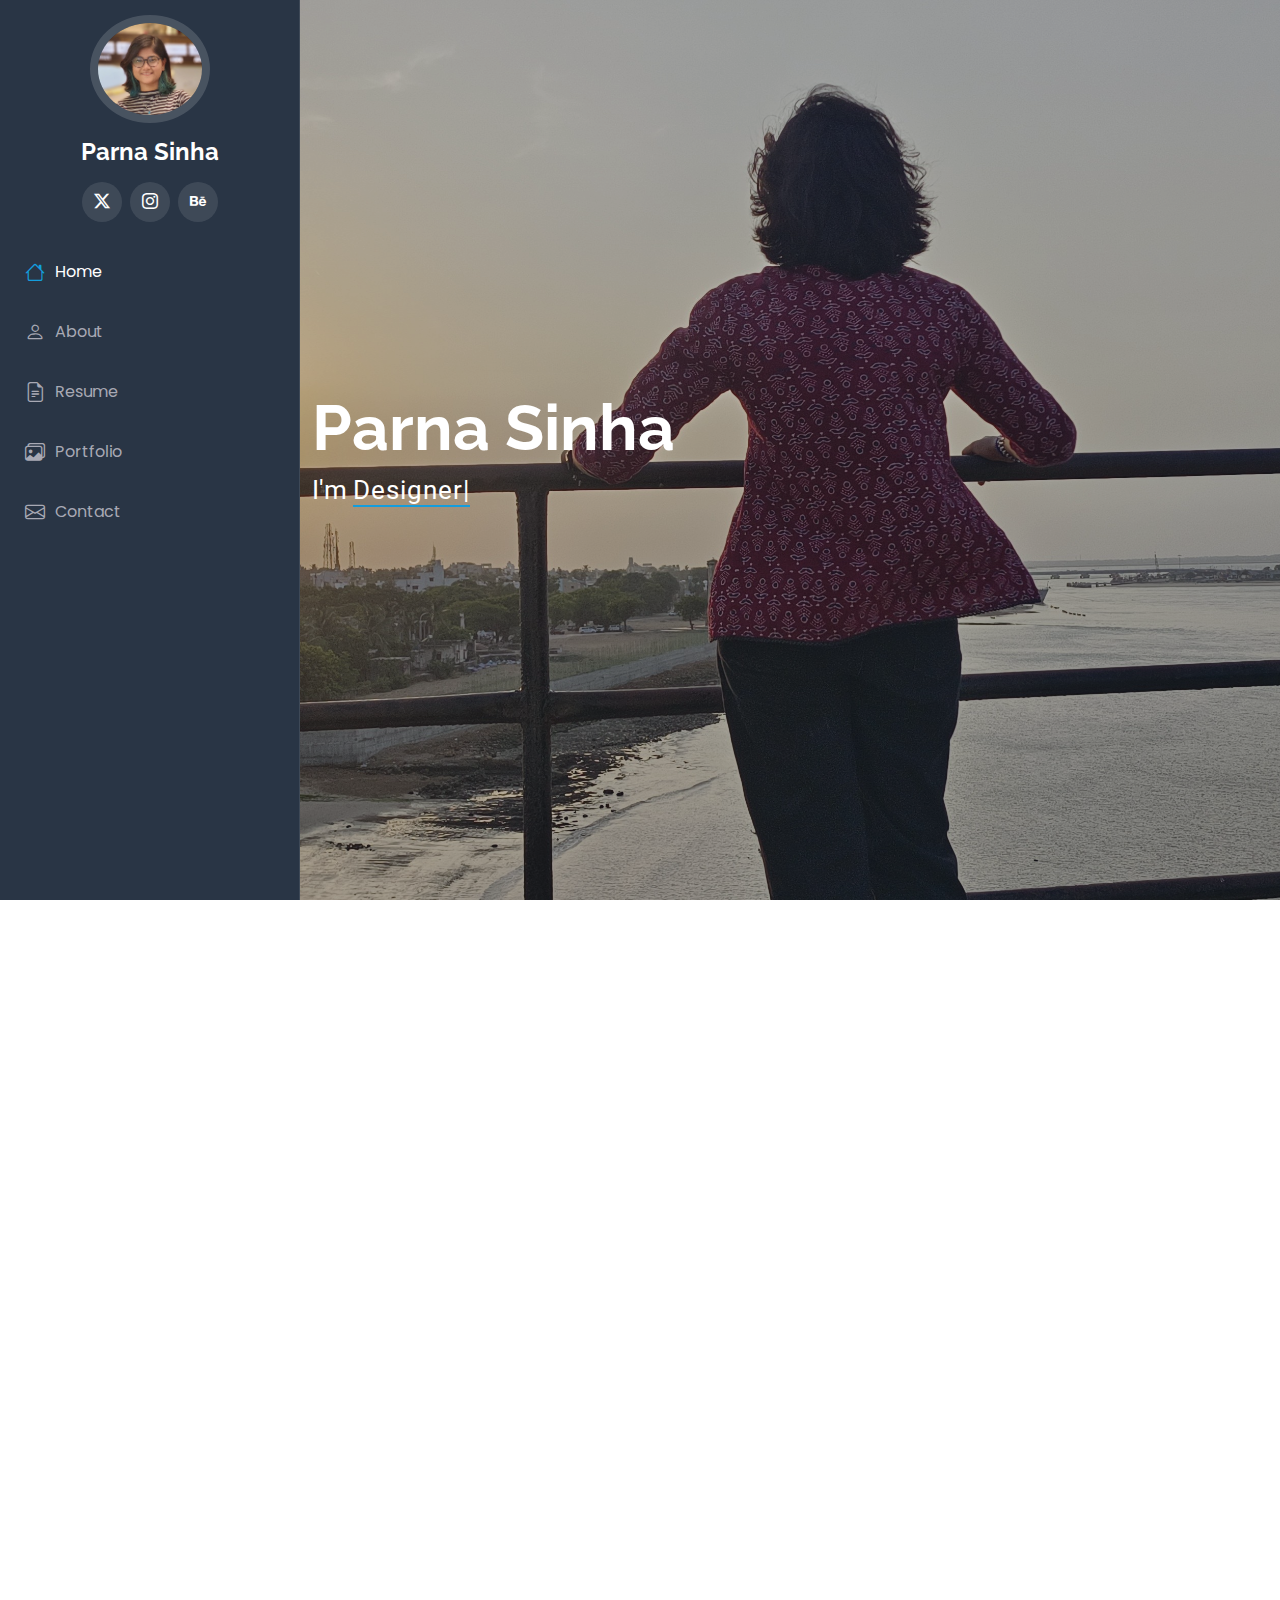
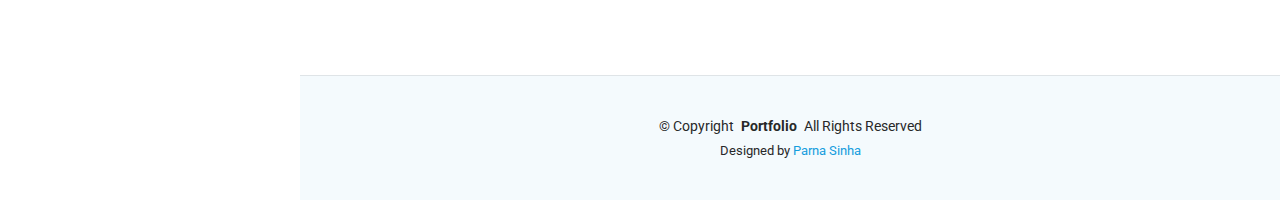
==== commit c5279e00: "portfolio" ====
--- a/index.html
+++ b/index.html
@@ -26,6 +26,11 @@
 
   <!-- Main CSS File -->
   <link href="assets/css/main.css" rel="stylesheet">
+
+  <!-- php File -->
+  <link href="Portfolio\iPortfolio\index.php">
+  
+  
 
   <!-- =======================================================
   * Template Name: iPortfolio
@@ -589,11 +594,11 @@
 
             <div class="col-lg-4 col-md-6 portfolio-item isotope-item filter-books">
               <div class="portfolio-content h-100">
-                <iframe src="assets/img/portfolio/Inmortalis.pdf" width="600" height="400"> This browser does not support PDFs. Please download the PDF to view it: <a href="assets/img/portfolio/Inmortalis.pdf">Download PDF</a> </iframe>
+                <iframe src="https://pdf.ac/38qyK5" width="600" height="400"> This browser does not support PDFs. Please download the PDF to view it: <a href="assets/img/portfolio/Inmortalis.pdf">Download PDF</a> </iframe>
                 <div class="portfolio-info">
                   <h4>Inmortalis</h4>
                   <p>A short fantasy novel</p>
-                  <a href="assets/img/portfolio/Inmortalis.pdf" title="Inmortalis" 
+                  <a href="https://pdf.ac/38qyK5" title="Inmortalis" 
                   data-gallery="portfolio-gallery-book" class="glightbox preview-link"><i class="bi bi-zoom-in"></i></a>
                   <a href="portfolio-details.html" title="More Details" class="details-link"><i class="bi bi-link-45deg"></i></a>
                 </div>
@@ -752,7 +757,7 @@
         <!-- You can delete the links only if you've purchased the pro version. -->
         <!-- Licensing information: https://bootstrapmade.com/license/ -->
         <!-- Purchase the pro version with working PHP/AJAX contact form: [buy-url] -->
-        Designed by <a href="https://bootstrapmade.com/">BootstrapMade</a>
+        Designed by <a href="https://bootstrapmade.com/">Parna Sinha</a>
       </div>
     </div>
 
